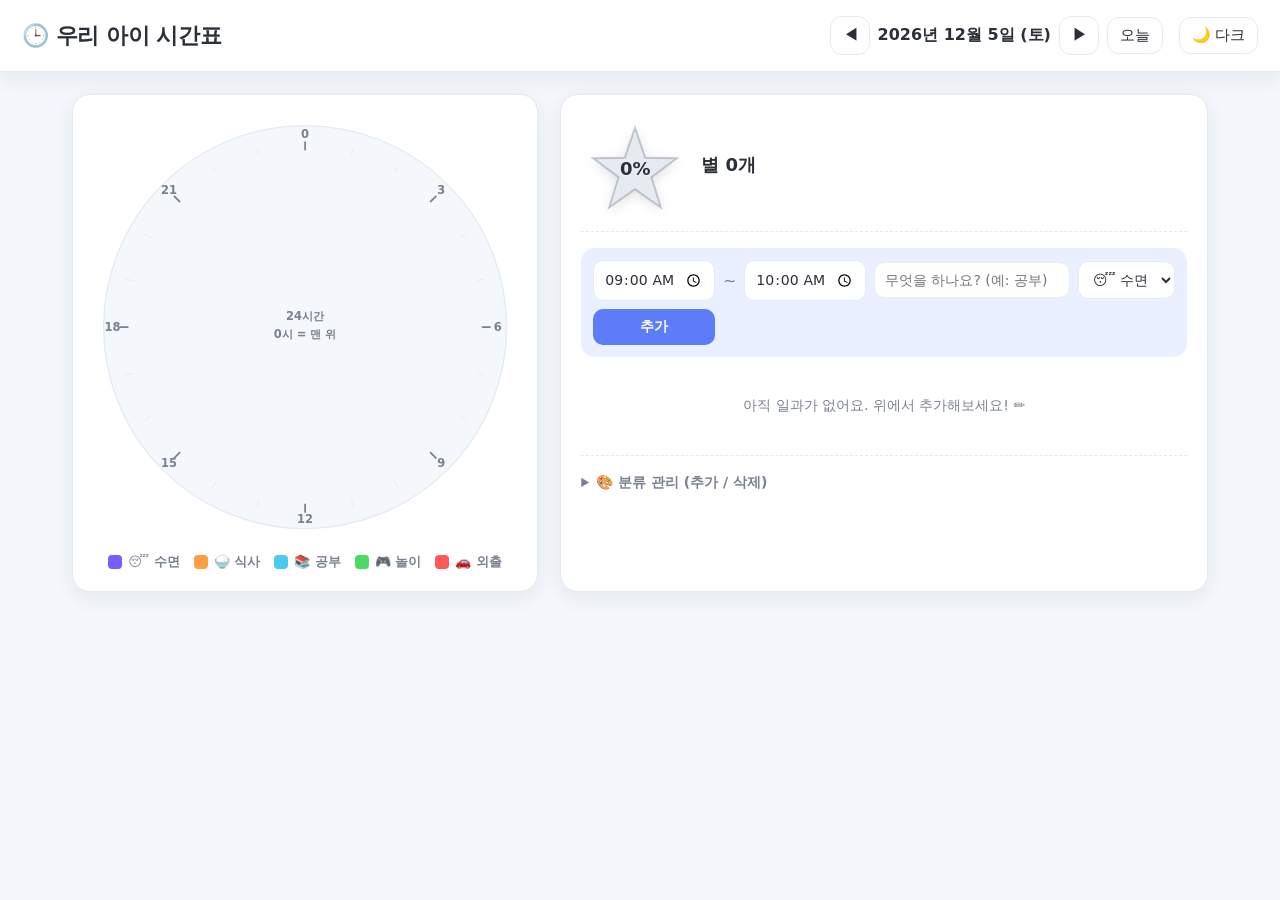
==== 유빈이 일정 만들기 앱.html @ f5eea364 "유빈이 일정 만들기 앱 초기 커밋 Co-Authored-By: Claude Opus 4.8 (1M context) <noreply@anthropic.com>" ====
<!DOCTYPE html>
<html lang="ko">
  <head>
    <meta charset="UTF-8" />
    <meta name="viewport" content="width=device-width, initial-scale=1.0" />
    <title>우리 아이 시간표</title>
    <link rel="stylesheet" href="css/style.css" />
  </head>
  <body>
    <header class="app-header">
      <h1 class="app-title">🕒 우리 아이 시간표</h1>
      <div class="date-nav">
        <button type="button" id="prev-day" class="nav-btn" aria-label="이전 날">◀</button>
        <span id="date-display" class="date-display" aria-live="polite"></span>
        <button type="button" id="next-day" class="nav-btn" aria-label="다음 날">▶</button>
        <button type="button" id="today-btn" class="today-btn">오늘</button>
      </div>
      <button type="button" id="theme-toggle" class="theme-toggle" aria-pressed="false">
        🌙 다크
      </button>
    </header>

    <main class="app-main">
      <!-- 왼쪽: 24시간 시계 -->
      <section class="clock-panel" aria-labelledby="clock-heading">
        <h2 id="clock-heading" class="sr-only">24시간 시계</h2>
        <svg id="clock" class="clock" width="480" height="480"></svg>
        <ul id="legend" class="legend" aria-label="활동 종류 색 안내"></ul>
      </section>

      <!-- 오른쪽: 성취 + 할 일 목록 -->
      <section class="todo-panel" aria-labelledby="todo-heading">
        <h2 id="todo-heading" class="sr-only">오늘의 할 일</h2>

        <div id="rewards-panel" class="rewards">
          <div class="reward-star-box">
            <svg
              class="reward-star"
              viewBox="0 0 100 92"
              role="progressbar"
              aria-valuemin="0"
              aria-valuemax="100"
              aria-valuenow="0"
              aria-label="오늘 달성률"
            >
              <defs>
                <linearGradient id="rainbow" x1="0" y1="0" x2="0.15" y2="1">
                  <stop offset="0%" stop-color="#ff5a5a" />
                  <stop offset="17%" stop-color="#ff9f43" />
                  <stop offset="34%" stop-color="#ffd93d" />
                  <stop offset="50%" stop-color="#4cd964" />
                  <stop offset="67%" stop-color="#4cc9f0" />
                  <stop offset="84%" stop-color="#7a5cff" />
                  <stop offset="100%" stop-color="#c45cff" />
                </linearGradient>
                <clipPath id="starClip" clipPathUnits="userSpaceOnUse">
                  <rect id="star-clip-rect" x="0" y="87.2" width="100" height="92" />
                </clipPath>
              </defs>
              <path
                class="reward-star-bg"
                d="M50 4 L60.6 35.4 L93.7 35.8 L67.1 55.6 L77 87.2 L50 68 L23 87.2 L32.9 55.6 L6.3 35.8 L39.4 35.4 Z"
              />
              <path
                class="reward-star-grad"
                fill="url(#rainbow)"
                clip-path="url(#starClip)"
                d="M50 4 L60.6 35.4 L93.7 35.8 L67.1 55.6 L77 87.2 L50 68 L23 87.2 L32.9 55.6 L6.3 35.8 L39.4 35.4 Z"
              />
              <path
                class="reward-star-outline"
                d="M50 4 L60.6 35.4 L93.7 35.8 L67.1 55.6 L77 87.2 L50 68 L23 87.2 L32.9 55.6 L6.3 35.8 L39.4 35.4 Z"
              />
            </svg>
            <span id="progress-label" class="progress-label">0%</span>
          </div>
          <p class="rewards-caption">
            <span id="star-count" class="star-count">별 0개</span>
            <span id="stars" class="stars" aria-hidden="true"></span>
          </p>
        </div>

        <div id="schedule" class="schedule"></div>

        <details class="cat-manager-wrap">
          <summary>🎨 분류 관리 (추가 / 삭제)</summary>
          <div id="category-manager"></div>
        </details>
      </section>
    </main>

    <!-- 일반 스크립트(모듈 아님)로 의존성 순서대로 로드 → 서버 없이 file:// 더블클릭으로도 동작 -->
    <script src="js/time.js"></script>
    <script src="js/categories.js"></script>
    <script src="js/store.js"></script>
    <script src="js/rewards.js"></script>
    <script src="js/clock.js"></script>
    <script src="js/categoryManager.js"></script>
    <script src="js/schedule.js"></script>
    <script src="js/main.js"></script>
  </body>
</html>
---- css/style.css ----
/* 우리 아이 시간표 — 스타일 */

:root {
  --bg: #f4f7fb;
  --panel: #ffffff;
  --text: #2b2f38;
  --muted: #7a818f;
  --line: #e6eaf1;
  --accent: #5c7cfa;
  --accent-soft: #eaf0ff;
  --shadow: 0 6px 20px rgba(40, 60, 120, 0.08);
  --radius: 18px;
}

html[data-theme="dark"] {
  --bg: #161922;
  --panel: #1f2430;
  --text: #e8ebf2;
  --muted: #9aa2b1;
  --line: #2c3340;
  --accent: #8aa0ff;
  --accent-soft: #232a3a;
  --shadow: 0 6px 22px rgba(0, 0, 0, 0.45);
}

* {
  box-sizing: border-box;
}

body {
  margin: 0;
  font-family: "Pretendard", "Apple SD Gothic Neo", "Malgun Gothic", system-ui,
    sans-serif;
  background: var(--bg);
  color: var(--text);
  -webkit-font-smoothing: antialiased;
  transition: background 0.25s, color 0.25s;
}

.sr-only {
  position: absolute;
  width: 1px;
  height: 1px;
  padding: 0;
  margin: -1px;
  overflow: hidden;
  clip: rect(0, 0, 0, 0);
  white-space: nowrap;
  border: 0;
}

/* ---------- 헤더 ---------- */
.app-header {
  display: flex;
  align-items: center;
  gap: 16px;
  flex-wrap: wrap;
  padding: 16px 22px;
  background: var(--panel);
  border-bottom: 1px solid var(--line);
  box-shadow: var(--shadow);
  position: sticky;
  top: 0;
  z-index: 10;
}

.app-title {
  margin: 0;
  font-size: 22px;
  font-weight: 800;
  letter-spacing: -0.02em;
}

.date-nav {
  display: flex;
  align-items: center;
  gap: 8px;
  margin-left: auto;
}

.date-display {
  min-width: 168px;
  text-align: center;
  font-weight: 700;
  font-size: 16px;
}

.nav-btn,
.today-btn,
.theme-toggle {
  border: 1px solid var(--line);
  background: var(--panel);
  color: var(--text);
  border-radius: 12px;
  padding: 8px 12px;
  font-size: 15px;
  cursor: pointer;
  transition: background 0.15s, transform 0.05s, border-color 0.15s;
}

.nav-btn {
  width: 40px;
  font-size: 16px;
}

.today-btn:hover,
.nav-btn:hover,
.theme-toggle:hover {
  background: var(--accent-soft);
  border-color: var(--accent);
}

.nav-btn:active,
.today-btn:active,
.theme-toggle:active {
  transform: scale(0.96);
}

/* ---------- 레이아웃 ---------- */
.app-main {
  display: grid;
  grid-template-columns: minmax(340px, 520px) 1fr;
  gap: 22px;
  padding: 22px;
  max-width: 1180px;
  margin: 0 auto;
}

@media (max-width: 860px) {
  .app-main {
    grid-template-columns: 1fr;
  }
}

.clock-panel,
.todo-panel {
  background: var(--panel);
  border: 1px solid var(--line);
  border-radius: var(--radius);
  box-shadow: var(--shadow);
  padding: 20px;
}

.clock-panel {
  display: flex;
  flex-direction: column;
  align-items: center;
  position: sticky;
  top: 92px;
  align-self: start;
}

/* ---------- 시계 ---------- */
.clock {
  width: 100%;
  height: auto;
  max-width: 440px;
}

.clock-face {
  fill: var(--bg);
  stroke: var(--line);
  stroke-width: 1.5;
}

.clock-tick {
  stroke: var(--line);
}

.clock-tick.major {
  stroke: var(--muted);
}

.clock-num {
  fill: var(--muted);
  font-size: 13px;
  font-weight: 700;
  text-anchor: middle;
  dominant-baseline: middle;
}

.clock-center {
  fill: var(--muted);
  font-size: 13px;
  font-weight: 700;
  text-anchor: middle;
}

.clock-arc {
  stroke: var(--panel);
  stroke-width: 1;
  cursor: pointer;
  transition: opacity 0.15s;
}

.clock-arc.done {
  opacity: 0.45;
}

.clock-arc:hover {
  opacity: 0.8;
}

.clock-arc-label {
  font-size: 11px;
  font-weight: 700;
  fill: #fff;
  text-anchor: middle;
  dominant-baseline: middle;
  pointer-events: none;
  paint-order: stroke;
  stroke: rgba(0, 0, 0, 0.25);
  stroke-width: 2px;
}

/* ---------- 범례 ---------- */
.legend {
  list-style: none;
  display: flex;
  flex-wrap: wrap;
  gap: 8px 14px;
  justify-content: center;
  padding: 14px 0 0;
  margin: 0;
}

.legend li {
  display: flex;
  align-items: center;
  gap: 6px;
  font-size: 13px;
  color: var(--muted);
  font-weight: 600;
}

.legend .swatch {
  width: 14px;
  height: 14px;
  border-radius: 4px;
  display: inline-block;
}

/* ---------- 보상(별) ---------- */
.rewards {
  display: flex;
  align-items: center;
  gap: 18px;
  padding: 8px 6px 18px;
  border-bottom: 1px dashed var(--line);
  margin-bottom: 16px;
}

.reward-star-box {
  position: relative;
  width: 96px;
  height: 90px;
  flex-shrink: 0;
}

.reward-star {
  width: 96px;
  height: 90px;
  filter: drop-shadow(0 3px 6px rgba(0, 0, 0, 0.12));
}

.reward-star-bg {
  fill: var(--line);
}

.reward-star-grad {
  transition: clip-path 0.4s ease;
}

.reward-star-outline {
  fill: none;
  stroke: var(--muted);
  stroke-width: 2;
  opacity: 0.4;
}

.progress-label {
  position: absolute;
  inset: 0;
  display: flex;
  align-items: center;
  justify-content: center;
  font-weight: 800;
  font-size: 18px;
  color: var(--text);
  text-shadow: 0 1px 2px rgba(255, 255, 255, 0.6);
}

html[data-theme="dark"] .progress-label {
  text-shadow: 0 1px 3px rgba(0, 0, 0, 0.8);
}

.rewards-caption {
  margin: 0;
  display: flex;
  flex-direction: column;
  gap: 6px;
}

.star-count {
  font-size: 18px;
  font-weight: 800;
}

.stars {
  font-size: 18px;
  line-height: 1.2;
  word-break: break-all;
}

/* ---------- 일과 목록 ---------- */
.schedule {
  margin-bottom: 14px;
}

.add-form {
  display: grid;
  grid-template-columns: auto auto 1fr auto auto;
  gap: 8px;
  align-items: center;
  padding: 12px;
  background: var(--accent-soft);
  border-radius: 14px;
  margin-bottom: 14px;
}

@media (max-width: 560px) {
  .add-form {
    grid-template-columns: 1fr 1fr;
  }
  .add-form .label-input,
  .add-form .add-btn {
    grid-column: 1 / -1;
  }
}

.add-form input,
.add-form select {
  border: 1px solid var(--line);
  background: var(--panel);
  color: var(--text);
  border-radius: 10px;
  padding: 9px 10px;
  font-size: 14px;
  font-family: inherit;
}

.add-form .sep {
  color: var(--muted);
  text-align: center;
}

.add-btn {
  background: var(--accent);
  color: #fff;
  border: none;
  border-radius: 10px;
  padding: 9px 16px;
  font-weight: 700;
  font-size: 14px;
  cursor: pointer;
}

.add-btn:hover {
  filter: brightness(1.05);
}

.activity-list {
  list-style: none;
  margin: 0;
  padding: 0;
  display: flex;
  flex-direction: column;
  gap: 8px;
}

.activity {
  display: flex;
  align-items: center;
  gap: 12px;
  padding: 12px 14px;
  border: 1px solid var(--line);
  border-left: 6px solid var(--cat, var(--accent));
  border-radius: 12px;
  background: var(--panel);
}

.activity.done {
  opacity: 0.6;
}

.activity.done .activity-label {
  text-decoration: line-through;
}

.activity-check {
  width: 22px;
  height: 22px;
  accent-color: var(--accent);
  cursor: pointer;
  flex-shrink: 0;
}

.activity-time {
  font-variant-numeric: tabular-nums;
  font-weight: 700;
  font-size: 14px;
  color: var(--muted);
  min-width: 96px;
}

.activity-label {
  flex: 1;
  font-weight: 700;
  font-size: 15px;
}

.activity-actions {
  display: flex;
  gap: 4px;
}

.icon-btn {
  border: none;
  background: transparent;
  cursor: pointer;
  font-size: 15px;
  padding: 5px 7px;
  border-radius: 8px;
  color: var(--muted);
}

.icon-btn:hover {
  background: var(--accent-soft);
  color: var(--text);
}

.empty {
  text-align: center;
  color: var(--muted);
  padding: 26px 10px;
  font-size: 14px;
}

/* ---------- 분류 관리 ---------- */
.cat-manager-wrap {
  border-top: 1px dashed var(--line);
  padding-top: 12px;
}

.cat-manager-wrap summary {
  cursor: pointer;
  font-weight: 700;
  font-size: 14px;
  color: var(--muted);
  padding: 6px 0;
}

.cat-list {
  list-style: none;
  margin: 12px 0;
  padding: 0;
  display: flex;
  flex-wrap: wrap;
  gap: 8px;
}

.cat-chip {
  display: flex;
  align-items: center;
  gap: 7px;
  padding: 6px 8px 6px 10px;
  border: 1px solid var(--line);
  border-radius: 999px;
  font-size: 13px;
  font-weight: 600;
}

.cat-chip .dot {
  width: 13px;
  height: 13px;
  border-radius: 50%;
}

.cat-chip .del {
  border: none;
  background: transparent;
  cursor: pointer;
  color: var(--muted);
  font-size: 15px;
  line-height: 1;
  padding: 0 2px;
}

.cat-chip .del:hover {
  color: #e53e3e;
}

.cat-add-form {
  display: flex;
  flex-wrap: wrap;
  gap: 8px;
  align-items: center;
}

.cat-add-form input[type="text"] {
  border: 1px solid var(--line);
  background: var(--panel);
  color: var(--text);
  border-radius: 10px;
  padding: 8px 10px;
  font-size: 14px;
  font-family: inherit;
}

.cat-add-form .name {
  width: 110px;
}

.cat-add-form .emoji {
  width: 56px;
  text-align: center;
}

.cat-add-form input[type="color"] {
  width: 40px;
  height: 38px;
  border: 1px solid var(--line);
  border-radius: 10px;
  background: var(--panel);
  cursor: pointer;
  padding: 2px;
}
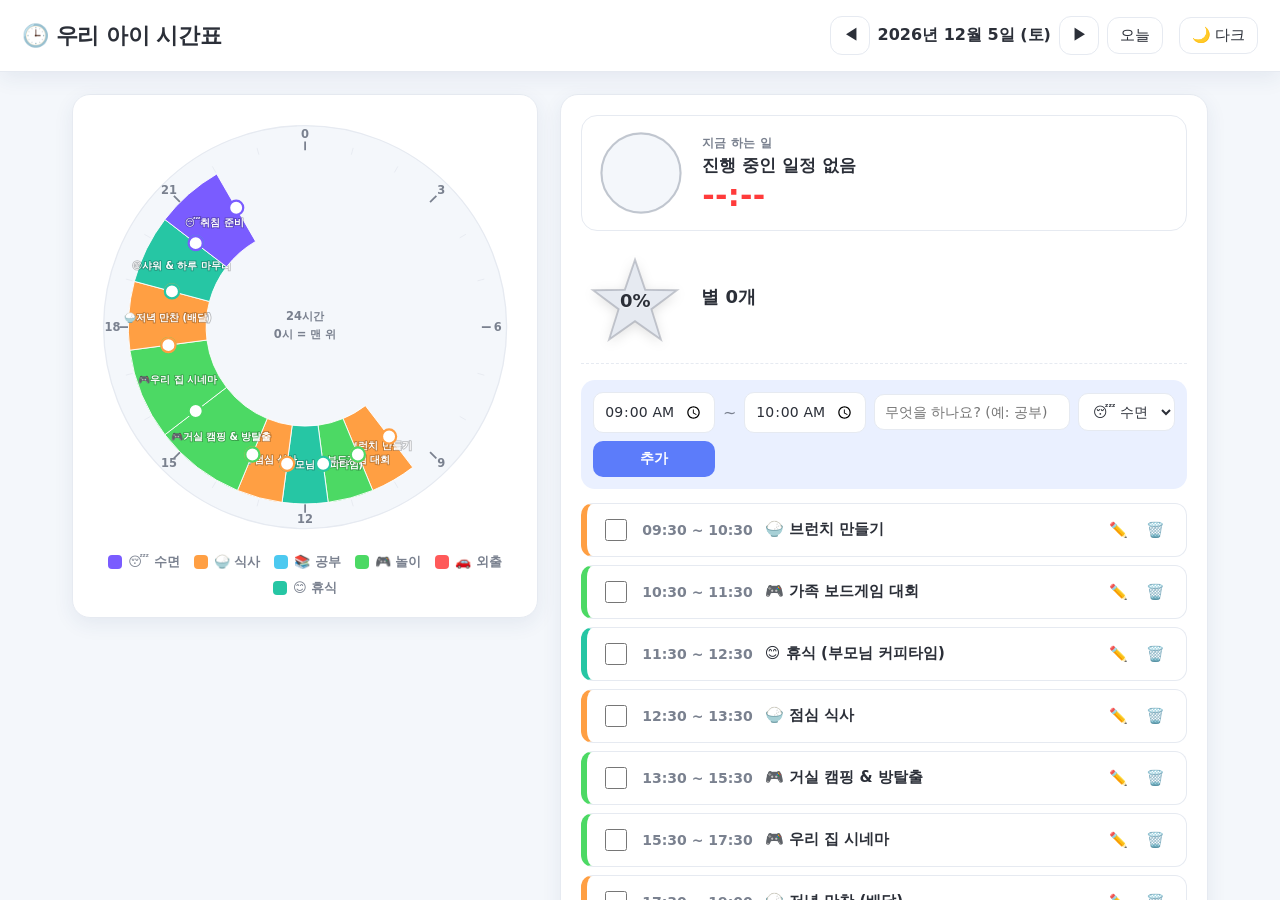
==== commit 29ef0758: "배포 준비: index.html 진입점 복원 + 예시 일정 자동 주입 - index.html: 웹 진입점(앱 전체 복사본) 다시 생성 - 한글 파일명: index.html로 자동 " ====
--- a/유빈이 일정 만들기 앱.html
+++ b/유빈이 일정 만들기 앱.html
@@ -2,101 +2,10 @@
 <html lang="ko">
   <head>
     <meta charset="UTF-8" />
-    <meta name="viewport" content="width=device-width, initial-scale=1.0" />
+    <meta http-equiv="refresh" content="0; url=index.html" />
     <title>우리 아이 시간표</title>
-    <link rel="stylesheet" href="css/style.css" />
   </head>
   <body>
-    <header class="app-header">
-      <h1 class="app-title">🕒 우리 아이 시간표</h1>
-      <div class="date-nav">
-        <button type="button" id="prev-day" class="nav-btn" aria-label="이전 날">◀</button>
-        <span id="date-display" class="date-display" aria-live="polite"></span>
-        <button type="button" id="next-day" class="nav-btn" aria-label="다음 날">▶</button>
-        <button type="button" id="today-btn" class="today-btn">오늘</button>
-      </div>
-      <button type="button" id="theme-toggle" class="theme-toggle" aria-pressed="false">
-        🌙 다크
-      </button>
-    </header>
-
-    <main class="app-main">
-      <!-- 왼쪽: 24시간 시계 -->
-      <section class="clock-panel" aria-labelledby="clock-heading">
-        <h2 id="clock-heading" class="sr-only">24시간 시계</h2>
-        <svg id="clock" class="clock" width="480" height="480"></svg>
-        <ul id="legend" class="legend" aria-label="활동 종류 색 안내"></ul>
-      </section>
-
-      <!-- 오른쪽: 성취 + 할 일 목록 -->
-      <section class="todo-panel" aria-labelledby="todo-heading">
-        <h2 id="todo-heading" class="sr-only">오늘의 할 일</h2>
-
-        <div id="rewards-panel" class="rewards">
-          <div class="reward-star-box">
-            <svg
-              class="reward-star"
-              viewBox="0 0 100 92"
-              role="progressbar"
-              aria-valuemin="0"
-              aria-valuemax="100"
-              aria-valuenow="0"
-              aria-label="오늘 달성률"
-            >
-              <defs>
-                <linearGradient id="rainbow" x1="0" y1="0" x2="0.15" y2="1">
-                  <stop offset="0%" stop-color="#ff5a5a" />
-                  <stop offset="17%" stop-color="#ff9f43" />
-                  <stop offset="34%" stop-color="#ffd93d" />
-                  <stop offset="50%" stop-color="#4cd964" />
-                  <stop offset="67%" stop-color="#4cc9f0" />
-                  <stop offset="84%" stop-color="#7a5cff" />
-                  <stop offset="100%" stop-color="#c45cff" />
-                </linearGradient>
-                <clipPath id="starClip" clipPathUnits="userSpaceOnUse">
-                  <rect id="star-clip-rect" x="0" y="87.2" width="100" height="92" />
-                </clipPath>
-              </defs>
-              <path
-                class="reward-star-bg"
-                d="M50 4 L60.6 35.4 L93.7 35.8 L67.1 55.6 L77 87.2 L50 68 L23 87.2 L32.9 55.6 L6.3 35.8 L39.4 35.4 Z"
-              />
-              <path
-                class="reward-star-grad"
-                fill="url(#rainbow)"
-                clip-path="url(#starClip)"
-                d="M50 4 L60.6 35.4 L93.7 35.8 L67.1 55.6 L77 87.2 L50 68 L23 87.2 L32.9 55.6 L6.3 35.8 L39.4 35.4 Z"
-              />
-              <path
-                class="reward-star-outline"
-                d="M50 4 L60.6 35.4 L93.7 35.8 L67.1 55.6 L77 87.2 L50 68 L23 87.2 L32.9 55.6 L6.3 35.8 L39.4 35.4 Z"
-              />
-            </svg>
-            <span id="progress-label" class="progress-label">0%</span>
-          </div>
-          <p class="rewards-caption">
-            <span id="star-count" class="star-count">별 0개</span>
-            <span id="stars" class="stars" aria-hidden="true"></span>
-          </p>
-        </div>
-
-        <div id="schedule" class="schedule"></div>
-
-        <details class="cat-manager-wrap">
-          <summary>🎨 분류 관리 (추가 / 삭제)</summary>
-          <div id="category-manager"></div>
-        </details>
-      </section>
-    </main>
-
-    <!-- 일반 스크립트(모듈 아님)로 의존성 순서대로 로드 → 서버 없이 file:// 더블클릭으로도 동작 -->
-    <script src="js/time.js"></script>
-    <script src="js/categories.js"></script>
-    <script src="js/store.js"></script>
-    <script src="js/rewards.js"></script>
-    <script src="js/clock.js"></script>
-    <script src="js/categoryManager.js"></script>
-    <script src="js/schedule.js"></script>
-    <script src="js/main.js"></script>
+    <p>앱으로 이동 중… 자동으로 안 열리면 <a href="index.html">여기를 누르세요</a>.</p>
   </body>
 </html>
